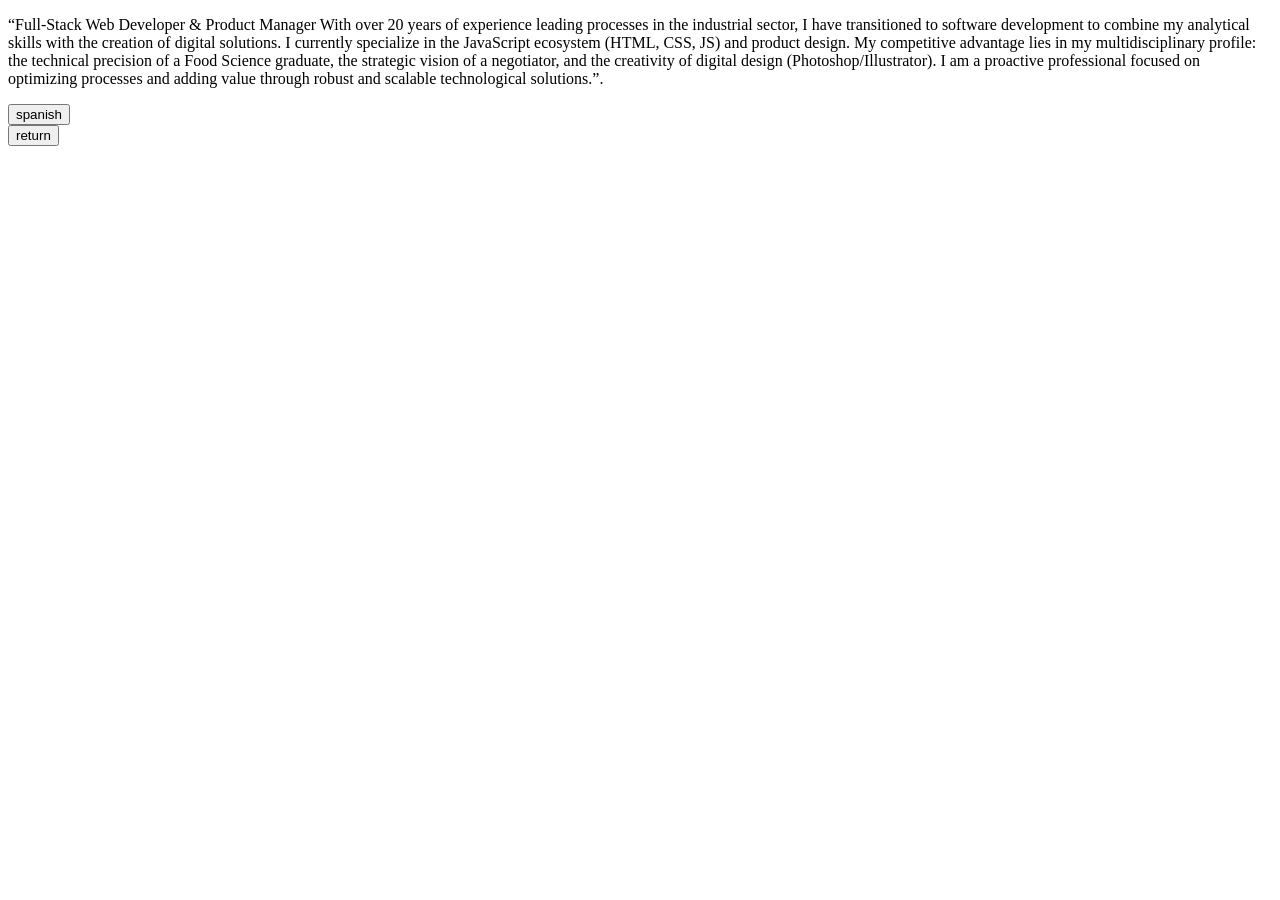
==== about_in.html @ 690da885 "Actualizacion de datos" ====
<!DOCTYPE html>
<html lang="en">

<head>
    <meta charset="UTF-8">
    <meta http-equiv="X-UA-Compatible" content="IE=edge">
    <meta name="viewport" content="width=device-width, initial-scale=1.0">
    <title>About me</title>
    <link rel="stylesheet" href="styles_about.css">
</head>

<body>
    <div class="contenedor">
        <div class="about_text">
            <p>“Full-Stack Web Developer & Product Manager

                With over 20 years of experience leading processes in the industrial sector, I have transitioned to
                software development to combine my analytical skills with the creation of digital solutions. I currently
                specialize in the JavaScript ecosystem (HTML, CSS, JS) and product design.

                My competitive advantage lies in my multidisciplinary profile: the technical precision of a Food Science
                graduate, the strategic vision of a negotiator, and the creativity of digital design
                (Photoshop/Illustrator). I am a proactive professional focused on optimizing processes and adding value
                through robust and scalable technological solutions.”.</p>
        </div>
        <div class="return_btn">
            <a href="about.html"><button type="button" class="css-button">spanish</button></a>
        </div>
        <div class="return_btn">
            <a href="index.html"><button type="button" class="css-button">return</button></a>
        </div>


    </div>
</body>

</html>
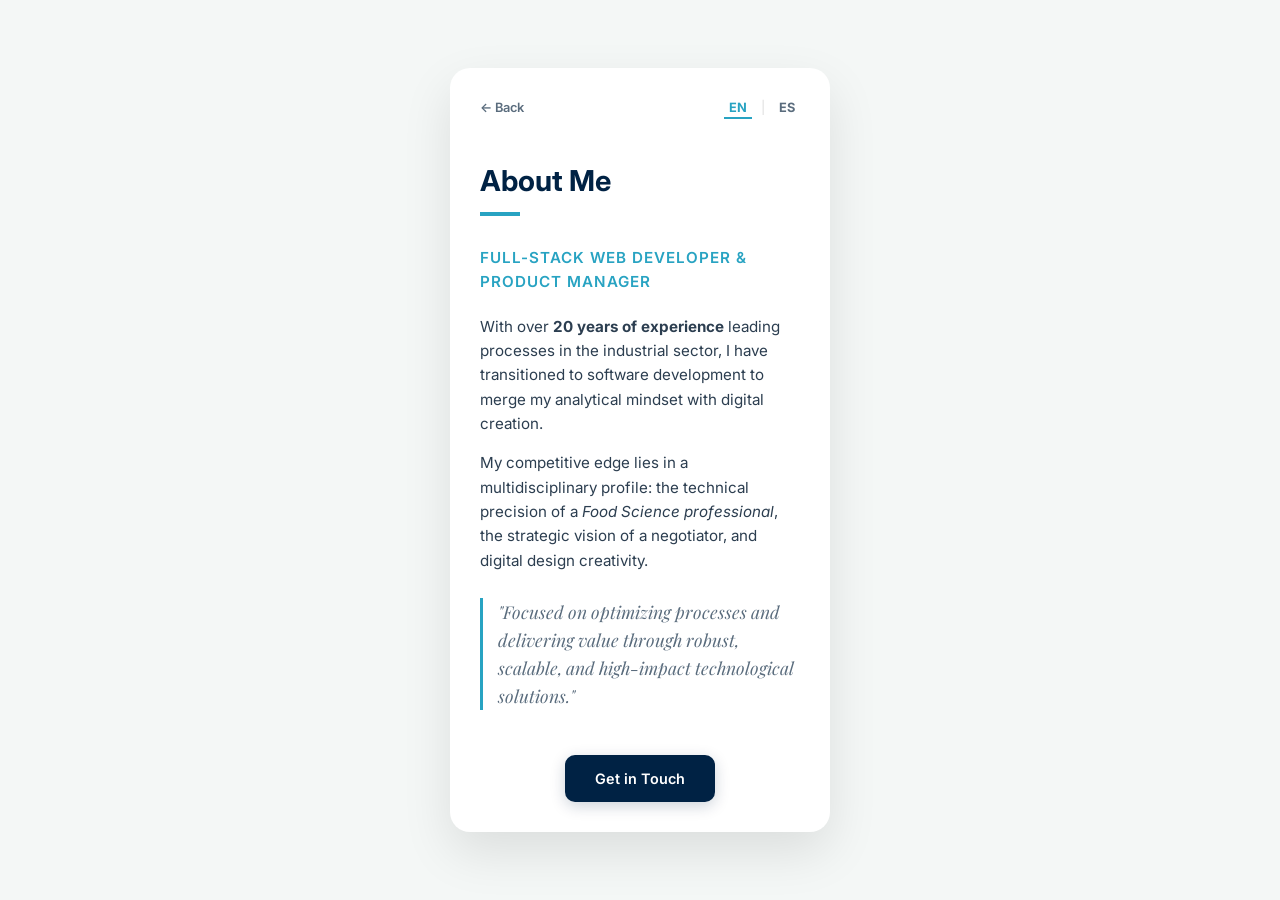
==== commit 55a162d7: "Mejorar todos los enlaces para el acesso a los archivos" ====
--- a/about_in.html
+++ b/about_in.html
@@ -1,37 +1,51 @@
 <!DOCTYPE html>
 <html lang="en">
-
 <head>
     <meta charset="UTF-8">
-    <meta http-equiv="X-UA-Compatible" content="IE=edge">
     <meta name="viewport" content="width=device-width, initial-scale=1.0">
-    <title>About me</title>
-    <link rel="stylesheet" href="styles_about.css">
+    <title>About Me | Jairo Cárdenas</title>
+    <link href="https://fonts.googleapis.com/css2?family=Inter:wght@300;400;600&family=Playfair+Display:ital@1&display=swap" rel="stylesheet">
+    <link rel="stylesheet" href="about.css">
 </head>
+<body class="fade-in">
 
-<body>
-    <div class="contenedor">
-        <div class="about_text">
-            <p>“Full-Stack Web Developer & Product Manager
+    <div class="card-about">
+        <nav class="nav-header">
+            <a href="index.html" class="back-link">← Back</a>
+            <div class="lang-selector">
+                <a href="about_in.html" class="lang-btn active">EN</a>
+                <span class="sep">|</span>
+                <a href="about_es.html" class="lang-btn">ES</a>
+            </div>
+        </nav>
 
-                With over 20 years of experience leading processes in the industrial sector, I have transitioned to
-                software development to combine my analytical skills with the creation of digital solutions. I currently
-                specialize in the JavaScript ecosystem (HTML, CSS, JS) and product design.
+        <header class="about-header">
+            <h2>About Me</h2>
+            <div class="underline"></div>
+        </header>
 
-                My competitive advantage lies in my multidisciplinary profile: the technical precision of a Food Science
-                graduate, the strategic vision of a negotiator, and the creativity of digital design
-                (Photoshop/Illustrator). I am a proactive professional focused on optimizing processes and adding value
-                through robust and scalable technological solutions.”.</p>
-        </div>
-        <div class="return_btn">
-            <a href="about.html"><button type="button" class="css-button">spanish</button></a>
-        </div>
-        <div class="return_btn">
-            <a href="index.html"><button type="button" class="css-button">return</button></a>
-        </div>
+        <article class="about-content">
+            <p class="highlight">
+                Full-Stack Web Developer & Product Manager
+            </p>
+            
+            <p class="main-text">
+                With over <strong>20 years of experience</strong> leading processes in the industrial sector, I have transitioned to software development to merge my analytical mindset with digital creation.
+            </p>
 
+            <p class="main-text">
+                My competitive edge lies in a multidisciplinary profile: the technical precision of a <em>Food Science professional</em>, the strategic vision of a negotiator, and digital design creativity.
+            </p>
 
+            <blockquote>
+                "Focused on optimizing processes and delivering value through robust, scalable, and high-impact technological solutions."
+            </blockquote>
+        </article>
+
+        <footer class="about-footer">
+            <a href="contact.html" class="btn-primary">Get in Touch</a>
+        </footer>
     </div>
+
 </body>
-
 </html>
--- a/about.css
+++ b/about.css
@@ -0,0 +1,141 @@
+:root {
+    --primary: #002244;
+    --accent: #28a3c2;
+    --white: #ffffff;
+    --bg-body: #f4f7f6;
+    --text-main: #2c3e50;
+    --text-light: #5a6c7d;
+}
+
+* {
+    margin: 0;
+    padding: 0;
+    box-sizing: border-box;
+}
+
+body {
+    font-family: 'Inter', sans-serif;
+    background-color: var(--bg-body);
+    display: flex;
+    justify-content: center;
+    align-items: center;
+    min-height: 100vh;
+    color: var(--text-main);
+    line-height: 1.6;
+}
+
+/* Animación */
+.fade-in {
+    animation: fadeIn 0.8s ease-out;
+}
+
+@keyframes fadeIn {
+    from { opacity: 0; transform: translateY(10px); }
+    to { opacity: 1; transform: translateY(0); }
+}
+
+.card-about {
+    background: var(--white);
+    width: 380px;
+    min-height: 600px;
+    border-radius: 20px;
+    box-shadow: 0 20px 50px rgba(0,0,0,0.1);
+    padding: 30px;
+    display: flex;
+    flex-direction: column;
+}
+
+/* Navegación */
+.nav-header {
+    display: flex;
+    justify-content: space-between;
+    align-items: center;
+    margin-bottom: 40px;
+    font-size: 0.8rem;
+}
+
+.back-link {
+    text-decoration: none;
+    color: var(--text-light);
+    font-weight: 600;
+    transition: 0.3s;
+}
+
+.back-link:hover { color: var(--accent); }
+
+.lang-btn {
+    text-decoration: none;
+    color: var(--text-light);
+    font-weight: bold;
+    padding: 2px 5px;
+}
+
+.lang-btn.active { color: var(--accent); border-bottom: 2px solid var(--accent); }
+
+.sep { color: #ddd; margin: 0 5px; }
+
+/* Título */
+.about-header h2 {
+    font-size: 1.8rem;
+    color: var(--primary);
+    margin-bottom: 8px;
+}
+
+.underline {
+    width: 40px;
+    height: 4px;
+    background: var(--accent);
+    margin-bottom: 30px;
+}
+
+/* Contenido */
+.highlight {
+    font-weight: 600;
+    color: var(--accent);
+    font-size: 0.95rem;
+    margin-bottom: 20px;
+    text-transform: uppercase;
+    letter-spacing: 1px;
+}
+
+.main-text {
+    font-size: 0.95rem;
+    color: var(--text-main);
+    margin-bottom: 15px;
+    text-align: left;
+}
+
+blockquote {
+    margin: 25px 0;
+    padding-left: 15px;
+    border-left: 3px solid var(--accent);
+    font-family: 'Playfair Display', serif;
+    font-style: italic;
+    font-size: 1.1rem;
+    color: var(--text-light);
+}
+
+/* Footer */
+.about-footer {
+    margin-top: auto;
+    padding-top: 20px;
+    text-align: center;
+}
+
+.btn-primary {
+    display: inline-block;
+    background: var(--primary);
+    color: white;
+    padding: 12px 30px;
+    border-radius: 10px;
+    text-decoration: none;
+    font-weight: 600;
+    font-size: 0.9rem;
+    transition: 0.3s;
+    box-shadow: 0 4px 15px rgba(0,34,68,0.2);
+}
+
+.btn-primary:hover {
+    background: var(--accent);
+    transform: translateY(-2px);
+}
